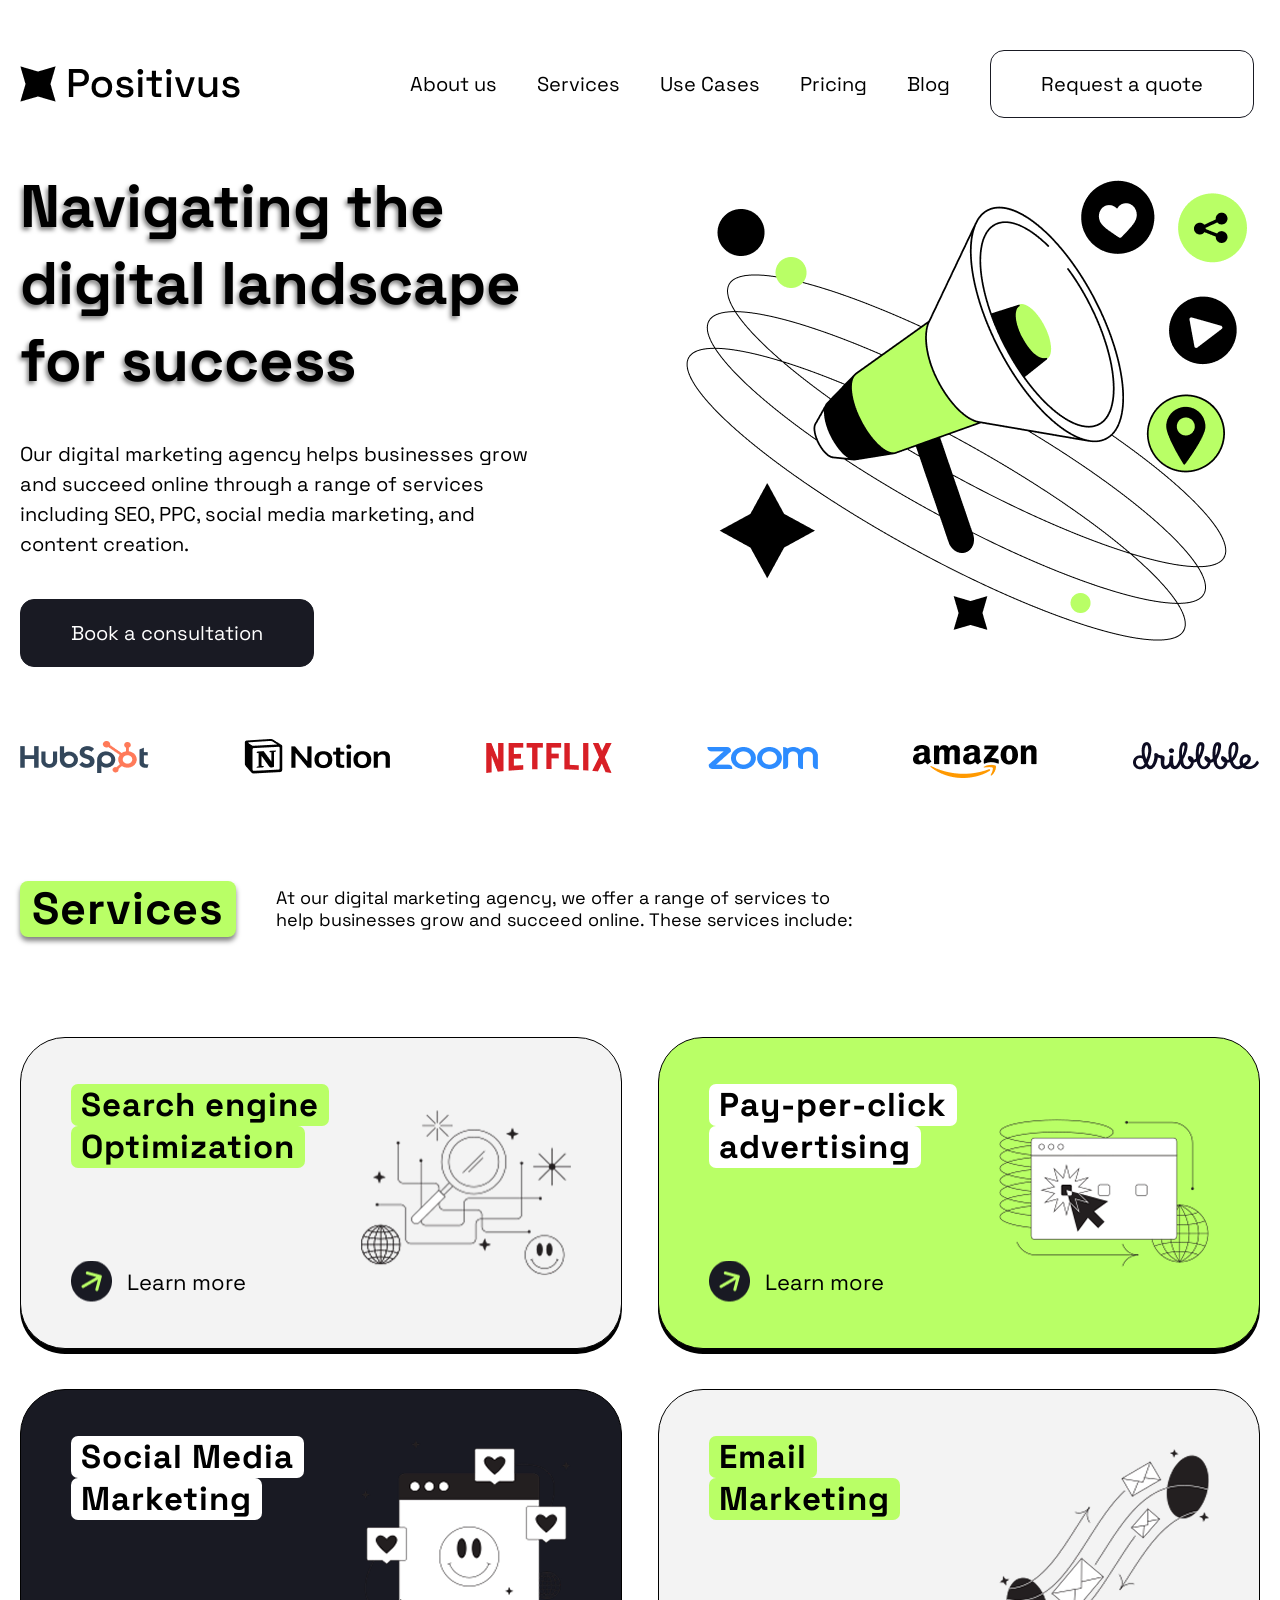
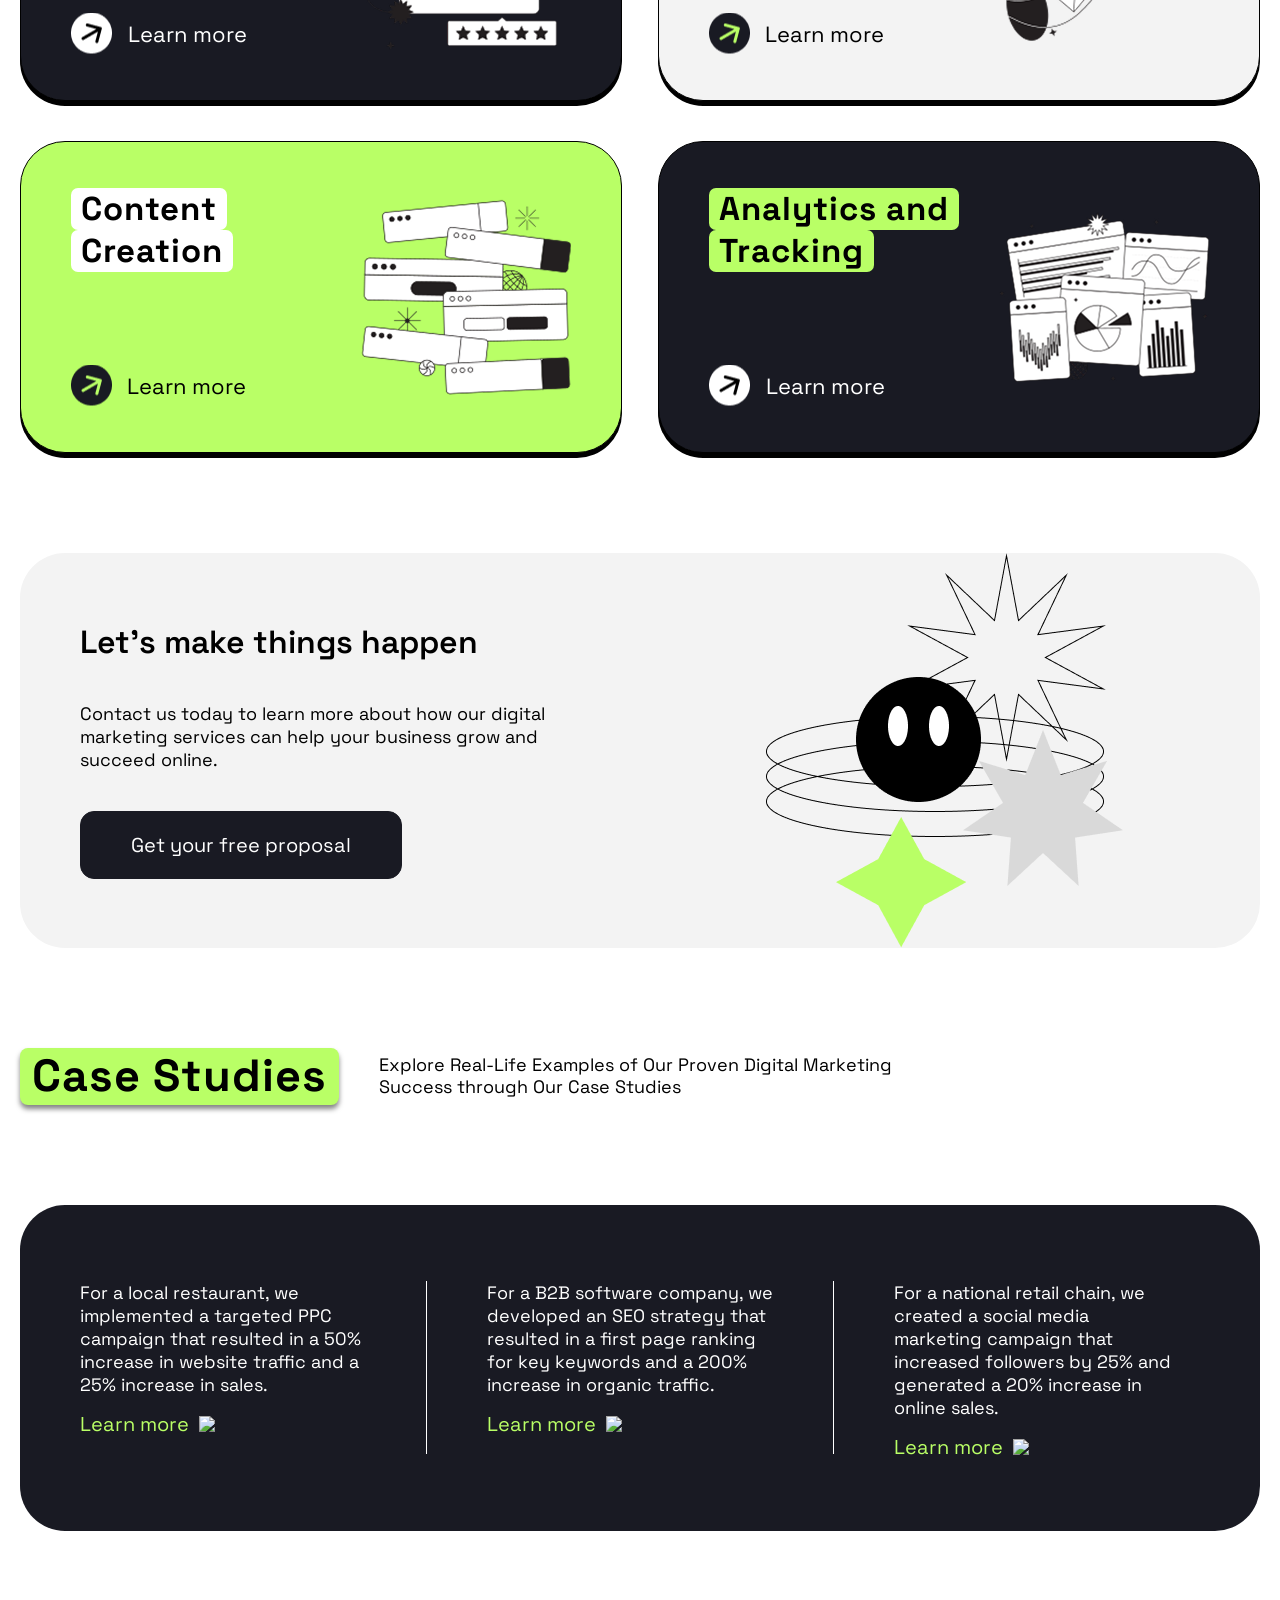
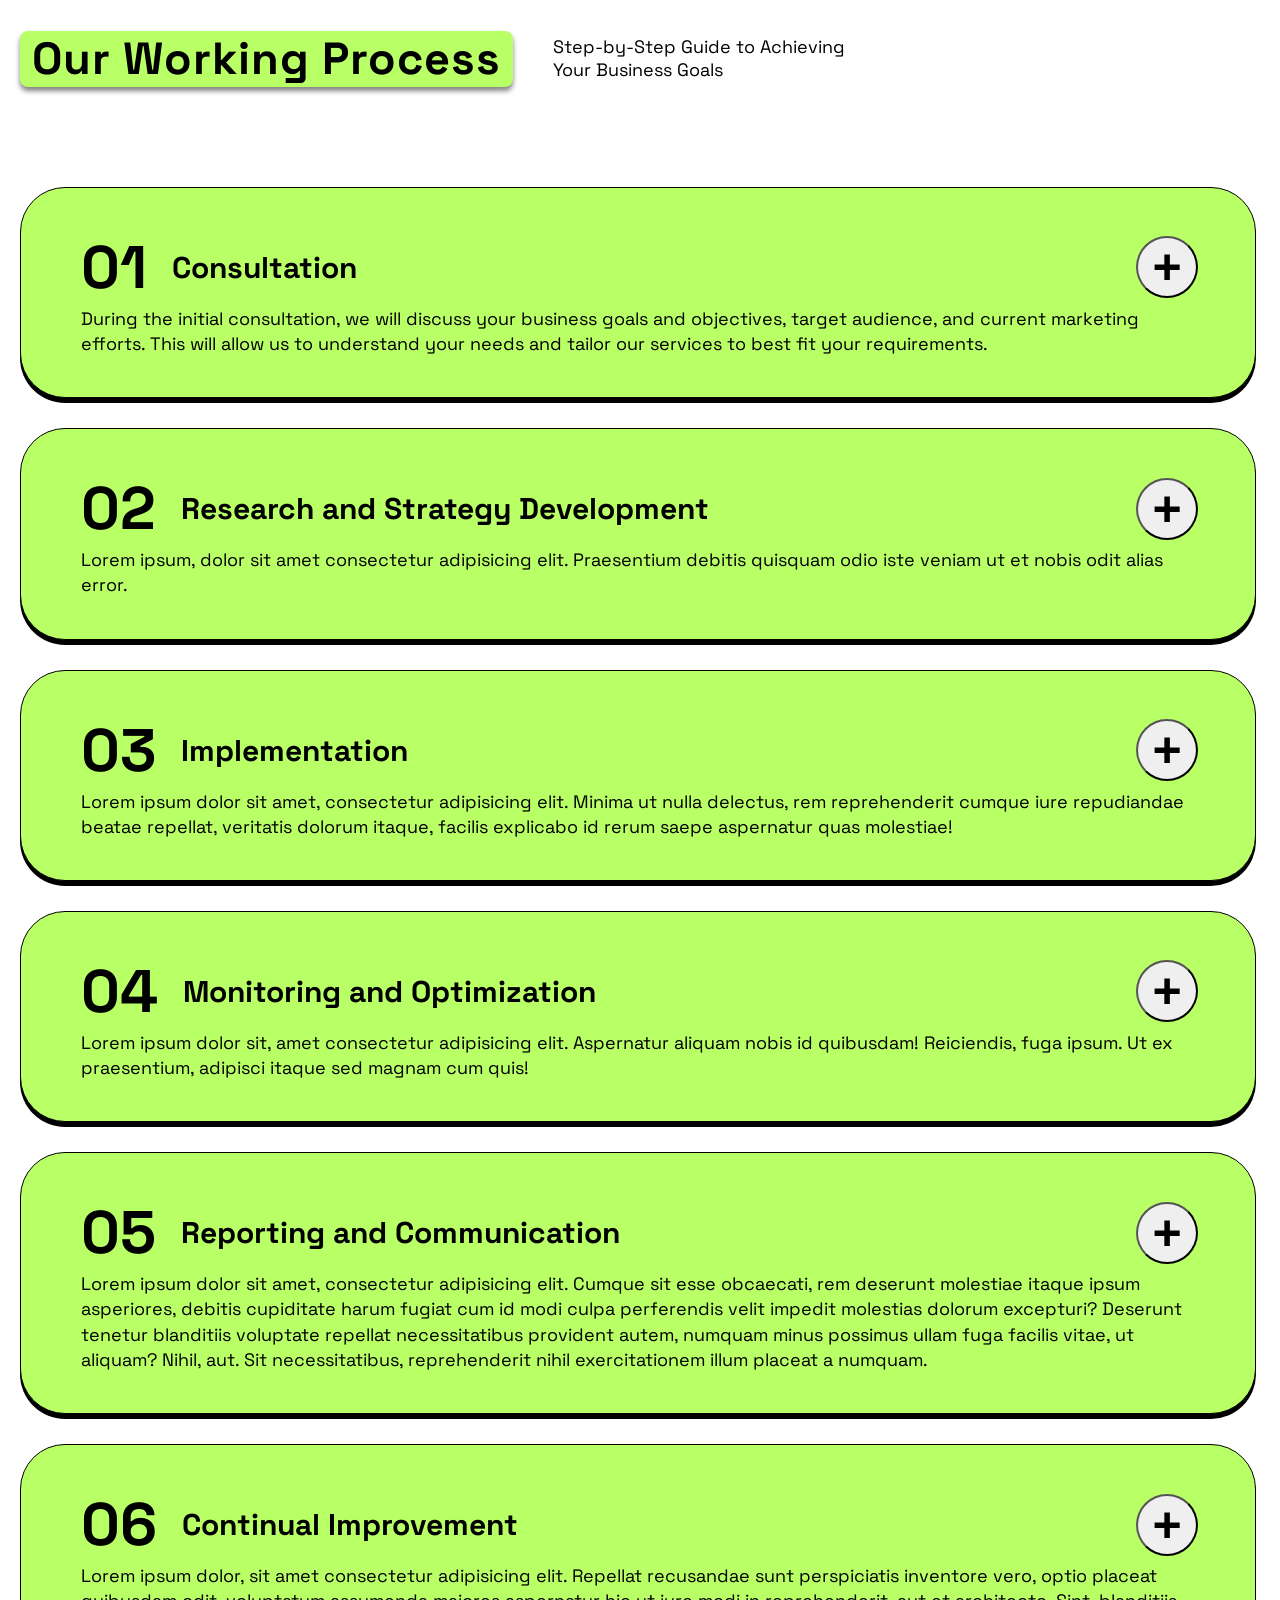
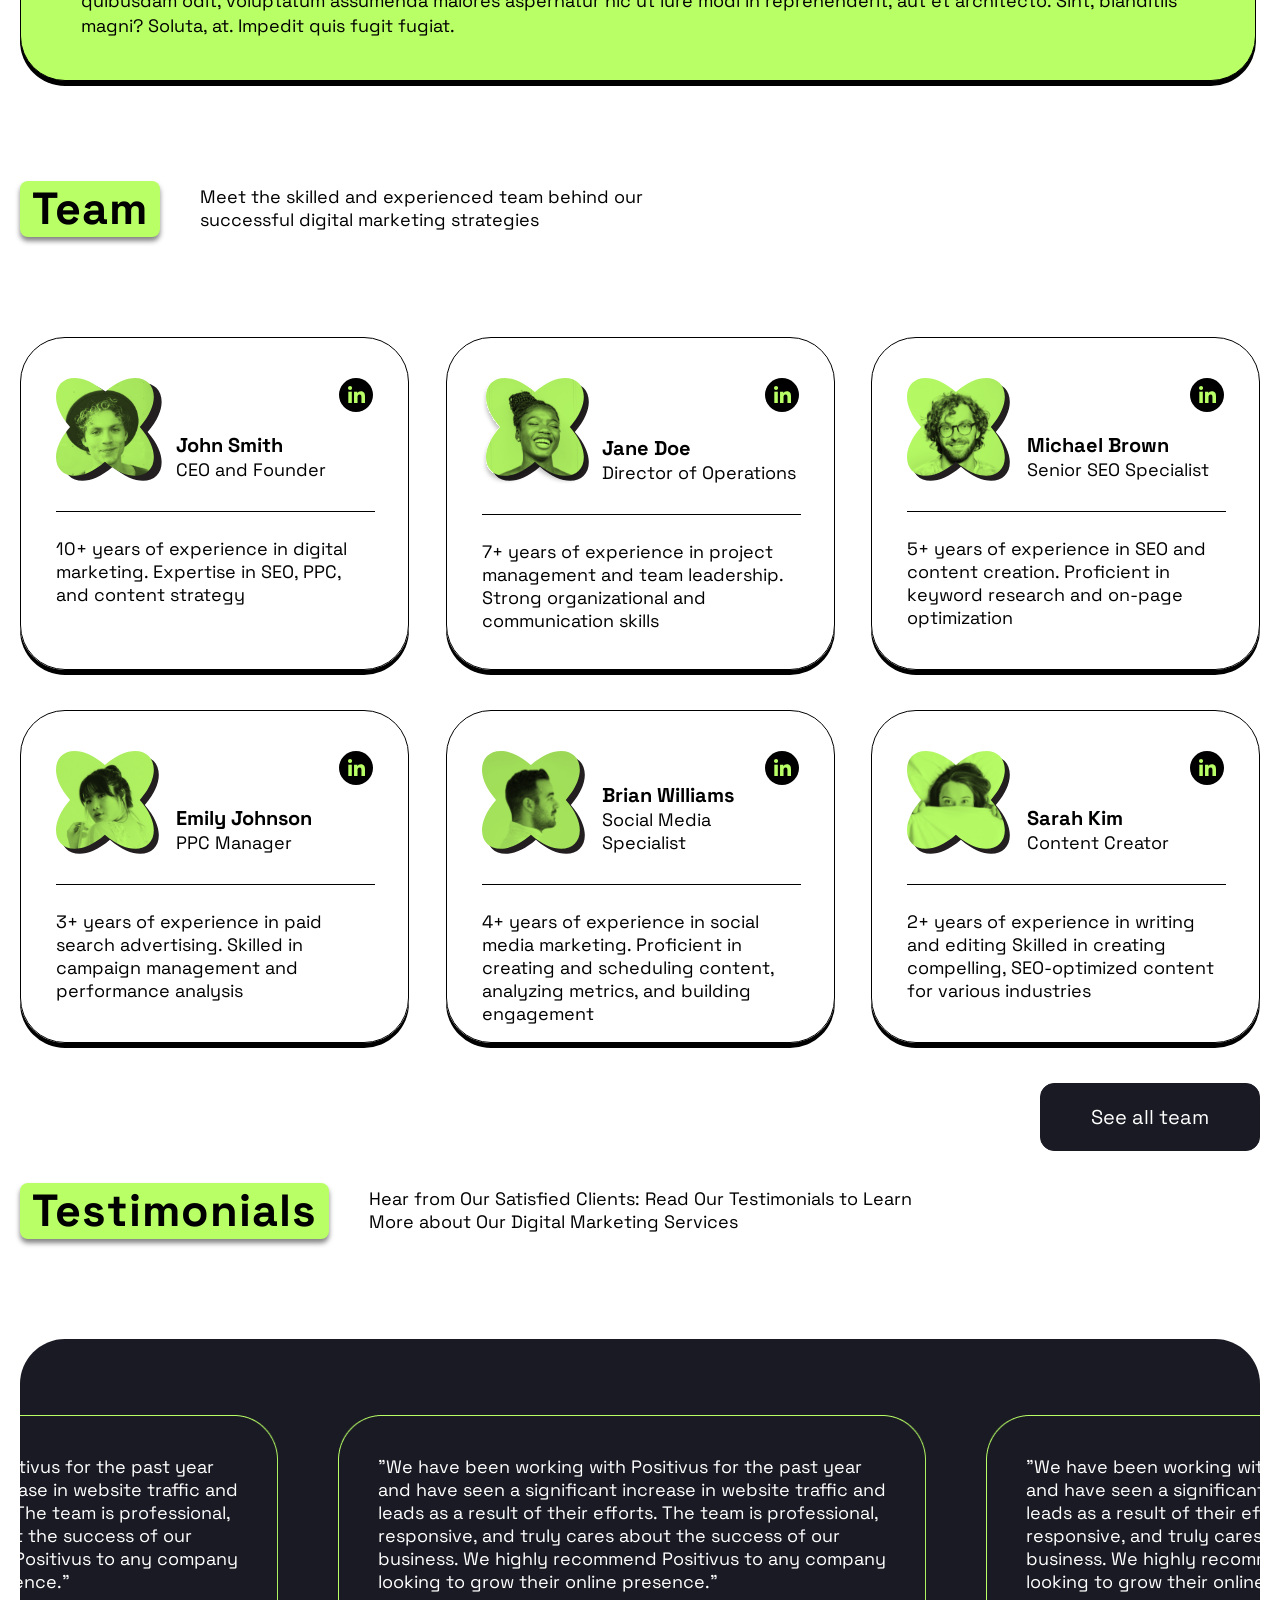
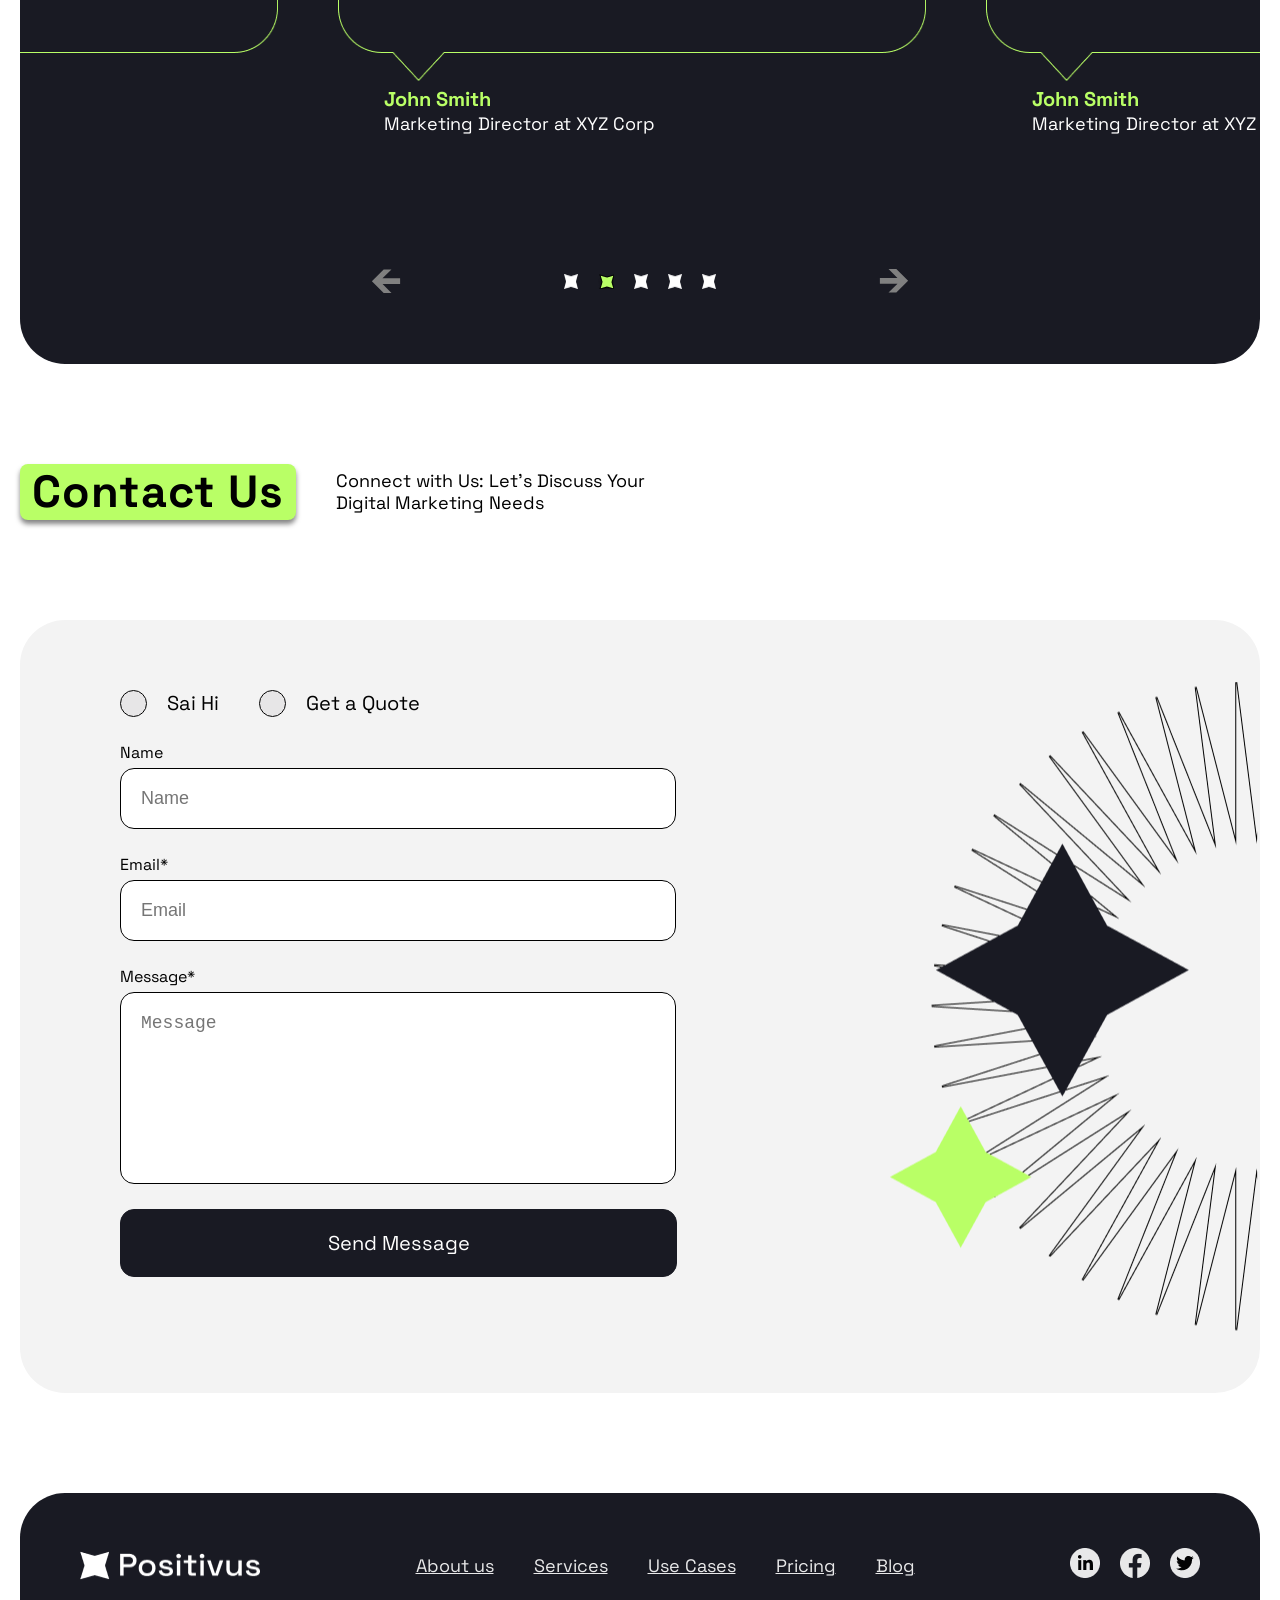
==== index.html @ e4ccf65b "Rename Positivius.html to index.html" ====
<!DOCTYPE html>
<html>
<head>
    <meta charset="UTF-8" />
    <title>Positivius</title>
    <link rel="stylesheet" type="text/css" href="Positivius.css">
    <link href="media-queries.css" rel="stylesheet" type="text/css">
    <style>
        @import url('https://fonts.googleapis.com/css2?family=Space+Grotesk:wght@300..700&display=swap');
    </style>
</head>
<body>
    <div class="container">
        <section class="header">

            <section class="header_line">
                <img src="Images/Frame 9.png" class="logo">
                <nav>
                    <ul class="header_line_links">
                        <li><a href="">About us</a></li>
                        <li><a href="">Services</a></li>
                        <li><a href="">Use Cases</a></li>
                        <li><a href="">Pricing</a></li>
                        <li> <a href="">Blog</a></li>
                        <li><button type="button" id="Request_a_quote">Request a quote</button></li>
                    </ul>
                </nav>
            </section>
            
            <section class="header_body">
                <div class="header_body_text">
                    <h1>Navigating the digital landscape for success</h1>
                    <p>Our digital marketing agency helps businesses grow and succeed online through a range of services including SEO, PPC, social media marketing, and content creation.</p>
                    <button type="button" class="Book_a_consultation">Book a consultation</button>
                </div>
                <img src="Images/Illustration.png">
            </section>

            <div class="header_footer">
                <img src="Images/Company logo.png">
                <img src="Images/Company logo (1).png">
                <img src="Images/Company logo (2).png">
                <img src="Images/Company logo (3).png">
                <img src="Images/Company logo (4).png">
                <img src="Images/Company logo (5).png">
            </div>
        </section>

        <div class="Services">
            <span><h2>Services</h2></span>
            <p>At our digital marketing agency, we offer a range of services to <br/>help businesses grow and succeed online. These services include:</p>
        </div>

        <section class="Cards_section">
            <div class="card" style="background-color: #F3F3F3;">
                <div class="Cards_section_body">
                    <div class="card_text">
                        <div class="card_text_header">
                            <h2 style="background-color: #B9FF66; border-radius: 7px; padding: 0px 10px; display: inline">Search engine</h2><br/>
                            <h2 style="background-color: #B9FF66; border-radius: 7px; padding: 0px 10px; display: inline">Optimization</h2>
                        </div>
                        <div class="card_link_section">
                            <img src="Images/Link_sircle_black.png">
                            <a>Learn more</a>
                        </div>
                    </div>
                    <img style='width: 210px; height: 166px'src="Images/tokyo-magnifier-web-search-with-elements 2.png">
                </div>
            </div>

            <div class="card" style="background-color: #B9FF66;">
                <div class="Cards_section_body">
                    <div class="card_text">
                        <div class="card_text_header">
                            <h2 style="background-color: white; border-radius: 7px; padding: 0px 10px; display: inline">Pay-per-click</h2><br/>
                            <h2 style="background-color: white; border-radius: 7px; padding: 0px 10px; display: inline">advertising</h2>
                        </div>
                        <div class="card_link_section">
                            <img src="Images/Link_sircle_black.png">
                            <a>Learn more</a>
                        </div>
                    </div>
                    <img src="Images/Illustration (1).png">
                </div>
            </div>

            <div class="card" style="background-color: #191A23;">
                <div class="Cards_section_body">
                    <div class="card_text">
                        <div class="card_text_header">
                            <h2 style="background-color: white; border-radius: 7px; padding: 0px 10px; display: inline">Social Media</h2><br/>
                            <h2 style="background-color: white; border-radius: 7px; padding: 0px 10px; display: inline">Marketing</h2>
                        </div>
                        <div class="card_link_section">
                            <img src="Images/Link_sircle_white.png">
                            <a style="color:white">Learn more</a>
                        </div>
                    </div>
                    <img src="Images/tokyo-browser-window-with-emoticon-likes-and-stars-around 2.png">
                </div>
            </div>
            <div class="card" style="background-color: #F3F3F3;">
                <div class="Cards_section_body">
                    <div class="card_text">
                        <div class="card_text_header">
                            <h2 style="background-color: #B9FF66; border-radius: 7px; padding: 0px 10px; display: inline">Email</h2><br/>
                            <h2 style="background-color: #B9FF66; border-radius: 7px; padding: 0px 10px; display: inline">Marketing</h2>
                        </div>
                        <div class="card_link_section">
                            <img src="Images/Link_sircle_black.png">
                            <a>Learn more</a>
                        </div>
                    </div>
                    <img src="Images/tokyo-sending-messages-from-one-place-to-another 1.png">
                </div>
            </div>
            <div class="card" style="background-color: #B9FF66;">
                <div class="Cards_section_body">
                    <div class="card_text">
                        <div class="card_text_header">
                            <h2 style="background-color: white; border-radius: 7px; padding: 0px 10px; display: inline">Content</h2><br/>
                            <h2 style="background-color: white; border-radius: 7px; padding: 0px 10px; display: inline">Creation</h2>
                        </div>
                        <div class="card_link_section">
                            <img src="Images/Link_sircle_black.png">
                            <a>Learn more</a>
                        </div>
                    </div>
                    <img src="Images/Illustration (2).png">
                </div>
            </div>
            <div class="card" style="background-color: #191A23;">
                <div class="Cards_section_body">
                    <div class="card_text">
                        <div class="card_text_header">
                            <h2 style="background-color: #B9FF66; border-radius: 7px; padding: 0px 10px; display: inline">Analytics and </h2><br/>
                            <h2 style="background-color: #B9FF66; border-radius: 7px; padding: 0px 10px; display: inline">Tracking</h2>
                        </div>
                        <div class="card_link_section">
                            <img src="Images/Link_sircle_white.png">
                            <a style="color:white">Learn more</a>
                        </div>
                    </div>
                    <img src="Images/Illustration (3).png">
                </div>
            </div>
        </section>

        <section class="CTA_block">
            <div class="CTA_block_text">
                <h3>Let’s make things happen</h3>
                <p>Contact us today to learn more about how our digital marketing services can help your business grow and succeed online.</p>
                <button type="button" class="Book_a_consultation">Get your free proposal</button>
            </div>
            <img src="Images/Frame 19.png">
        </section>

        <div class="Services">
            <span><h2>Case Studies</h2></span>
            <p>Explore Real-Life Examples of Our Proven Digital Marketing <br/>Success through Our Case Studies</p>
        </div>

        <section class="Case_srudios_block">
            <div class="Case_srudios_block_body">
                <div>
                    <p>For a local restaurant, we implemented a targeted PPC campaign that resulted in a 50% increase in website traffic and a 25% increase in sales.</p>
                    <nav>
                        <a>Learn more</a>
                        <img src="images/Icon.png">
                    </nav>
                </div>
                <div>
                    <p>For a B2B software company, we developed an SEO strategy that resulted in a first page ranking for key keywords and a 200% increase in organic traffic.</p>
                    <nav>
                        <a>Learn more</a>
                        <img src="images/Icon.png">
                    </nav>
                </div>
                <div style="border: none">
                    <p>For a national retail chain, we created a social media marketing campaign that increased followers by 25% and generated a 20% increase in online sales.</p>
                    <nav>
                        <a>Learn more</a>
                        <img src="images/Icon.png">
                    </nav>
                </div>
            </div>
        </section>

        <div class="Services">
            <span><h2>Our Working Process </h2></span>
            <p>Step-by-Step Guide to Achieving <br/>Your Business Goals</p>
        </div>

        <section class="Process_block_section">
            <div class="Process_block">
                <div class="content_box">
                    <div class="content">
                        <div class="Process_block_content_body">
                            <div>
                                <h3>01</h3>
                                <p>Consultation</p>
                            </div>
                            <button type="button" class="trigger">+</button>
                        </div>
                        
                        <p class="additional_content">During the initial consultation, we will discuss your business goals and objectives, target audience, and current marketing efforts. This will allow us to understand your needs and tailor our services to best fit your requirements.</p>                
                    </div>
                </div>
            </div>

            <div class="Process_block">
                <div class="content_box">
                    <div class="content">
                        <div class="Process_block_content_body">
                            <div>
                                <h3>02</h3>
                                <p>Research and Strategy Development</p>
                            </div>
                            <button type="button" class="trigger">+</button>
                        </div>
                       
                        <p class="additional_content">Lorem ipsum, dolor sit amet consectetur adipisicing elit. Praesentium debitis quisquam odio iste veniam ut et nobis odit alias error.</p>                
                    </div>
                </div>
            </div>

            <div class="Process_block">
                <div class="content_box">
                    <div class="content">
                        <div class="Process_block_content_body">
                            <div>
                                <h3>03</h3>
                                <p>Implementation</p>
                            </div>
                            <button type="button" class="trigger">+</button>
                        </div>
                       
                        <p class="additional_content">Lorem ipsum dolor sit amet, consectetur adipisicing elit. Minima ut nulla delectus, rem reprehenderit cumque iure repudiandae beatae repellat, veritatis dolorum itaque, facilis explicabo id rerum saepe aspernatur quas molestiae!</p>                
                    </div>
                </div>
            </div>

            <div class="Process_block">
                <div class="content_box">
                    <div class="content">
                        <div class="Process_block_content_body">
                            <div>
                                <h3>04</h3>
                                <p>Monitoring and Optimization</p>
                            </div>
                            <button type="button" class="trigger">+</button>
                        </div>
                      
                        <p class="additional_content">Lorem ipsum dolor sit, amet consectetur adipisicing elit. Aspernatur aliquam nobis id quibusdam! Reiciendis, fuga ipsum. Ut ex praesentium, adipisci itaque sed magnam cum quis!</p>                
                    </div>
                </div>
            </div>

            <div class="Process_block">
                <div class="content_box">
                    <div class="content">
                        <div class="Process_block_content_body">
                            <div>
                                <h3>05</h3>
                                <p>Reporting and Communication</p>
                            </div>
                            <button type="button" class="trigger">+</button>
                        </div>
                      
                        <p class="additional_content">Lorem ipsum dolor sit amet, consectetur adipisicing elit. Cumque sit esse obcaecati, rem deserunt molestiae itaque ipsum asperiores, debitis cupiditate harum fugiat cum id modi culpa perferendis velit impedit molestias dolorum excepturi? Deserunt tenetur blanditiis voluptate repellat necessitatibus provident autem, numquam minus possimus ullam fuga facilis vitae, ut aliquam? Nihil, aut. Sit necessitatibus, reprehenderit nihil exercitationem illum placeat a numquam.</p>                
                    </div>
                </div>
            </div>

            <div class="Process_block">
                <div class="content_box">
                    <div class="content">
                        <div class="Process_block_content_body">
                            <div>
                                <h3>06</h3>
                                <p>Continual Improvement</p>
                            </div>
                            <button type="button" class="trigger">+</button>
                        </div>
                     
                        <p class="additional_content">Lorem ipsum dolor, sit amet consectetur adipisicing elit. Repellat recusandae sunt perspiciatis inventore vero, optio placeat quibusdam odit, voluptatum assumenda maiores aspernatur hic ut iure modi in reprehenderit, aut et architecto. Sint, blanditiis magni? Soluta, at. Impedit quis fugit fugiat.</p>                
                    </div>
                </div>
            </div>
        </section>

        <div class="Services">
            <span><h2>Team</h2></span>
            <p>Meet the skilled and experienced team behind our <br/>successful digital marketing strategies</p>
        </div>

        <section class="Group_of_cards_of_team">

            <div class="Card_of_person">
                <div class="person_content">
                    <div class="person">
                        <img src="Images/Picture.svg" class="art_of_person">
                        <div class="person_info">
                            <h4>John Smith</h4>
                            <p>CEO and Founder</p>   
                               
                        </div>
                        <img class="Social_icon" src="Images/Social icon.svg">
                    </div>
                    <hr color="black" size="1" width="100%"/>
                    <p>10+ years of experience in digital marketing. Expertise in SEO, PPC, and content strategy</p>
                </div>
            </div>

            <div class="Card_of_person">
                <div class="person_content">
                    <div class="person">
                        <img src="Images/Picture (1).svg" class="art_of_person">
                        <div class="person_info">
                            <h4>Jane Doe</h4>
                            <p>Director of Operations</p>
                        </div>
                        <img class="Social_icon" src="Images/Social icon.svg">
                    </div>
                    <hr color="black" size="1" width="100%"/>
                    <p>7+ years of experience in project management and team leadership. Strong organizational and communication skills</p>
                </div>
            </div>

            <div class="Card_of_person">
                <div class="person_content">
                    <div class="person">
                        <img src="Images/Picture (2).svg" class="art_of_person">
                        <div class="person_info">
                            <h4>Michael Brown</h4>
                            <p>Senior SEO Specialist</p>
                                  
                        </div>
                        <img class="Social_icon" src="Images/Social icon.svg">
                    </div>
                    <hr color="black" size="1" width="100%"/>
                    <p>5+ years of experience in SEO and content creation. Proficient in keyword research and on-page optimization</p>
                </div>
            </div>

            <div class="Card_of_person">
                <div class="person_content">
                    <div class="person">
                        <img src="Images/Picture (3).svg" class="art_of_person">
                        <div class="person_info">
                            <h4>Emily Johnson</h4>
                            <p>PPC Manager</p>
                                  
                        </div>
                        <img class="Social_icon" src="Images/Social icon.svg">
                    </div>
                    <hr color="black" size="1" width="100%"/>
                    <p>3+ years of experience in paid search advertising. Skilled in campaign management and performance analysis</p>
                </div>
            </div>

            <div class="Card_of_person">
                <div class="person_content">
                    <div class="person">
                        <img src="Images/Picture (4).svg" class="art_of_person">
                        <div class="person_info">
                            <h4>Brian Williams</h4>
                            <p>Social Media Specialist</p>      
                        </div>
                        <img class="Social_icon" src="Images/Social icon.svg">
                    </div>
                    <hr color="black" size="1" width="100%"/>
                    <p>4+ years of experience in social media marketing. Proficient in creating and scheduling content, analyzing metrics, and building engagement</p>
                </div>
            </div>

            <div class="Card_of_person">
                <div class="person_content">
                    <div class="person">
                        <img src="Images/Picture (5).svg" class="art_of_person">
                        <div class="person_info">
                            <h4>Sarah Kim</h4>
                            <p>Content Creator</p>    
                              
                        </div>
                        <img class="Social_icon" src="Images/Social icon.svg">
                    </div>
                    <hr color="black" size="1" width="100%"/>
                    <p>2+ years of experience in writing and editing Skilled in creating compelling, SEO-optimized content for various industries</p>
                </div>
            </div>

            <div class="btn_team_box">
                <button type="button" class="Book_a_consultation" id="show_all_team">See all team</button>
            </div>
            
        </section>

        <div class="Services">
            <span><h2>Testimonials</h2></span>
            <p>Hear from Our Satisfied Clients: Read Our Testimonials to Learn <br/>More about Our Digital Marketing Services</p>
        </div>

        <section class="Testimonials_block">
            <div class="Testimonials_block_box">
                <div class="Testimonials_block_window">
                    <div class="Testimonials_block_card">
                        <div class="comment">
                            <div class="comment_div">
                                <p>"We have been working with Positivus for the past year and have seen a significant increase in website traffic and leads as a result of their efforts. The team is professional, responsive, and truly cares about the success of our business. We highly recommend Positivus to any company looking to grow their online presence."</p>
                            </div>
                        </div>
                        <div class="comment_person">
                            <h4>John Smith</h4>
                            <p>Marketing Director at XYZ Corp</p>
                        </div>
                    </div>
                    <div class="Testimonials_block_card">
                        <div class="comment">
                            <div class="comment_div">
                                <p>"We have been working with Positivus for the past year and have seen a significant increase in website traffic and leads as a result of their efforts. The team is professional, responsive, and truly cares about the success of our business. We highly recommend Positivus to any company looking to grow their online presence."</p>
                            </div>
                        </div>
                        <div class="comment_person">
                            <h4>John Smith</h4>
                            <p>Marketing Director at XYZ Corp</p>
                        </div>
                    </div>
                    <div class="Testimonials_block_card">
                        <div class="comment">
                            <div class="comment_div">
                                <p>"We have been working with Positivus for the past year and have seen a significant increase in website traffic and leads as a result of their efforts. The team is professional, responsive, and truly cares about the success of our business. We highly recommend Positivus to any company looking to grow their online presence."</p>
                            </div>
                        </div>
                        <div class="comment_person">
                            <h4>John Smith</h4>
                            <p>Marketing Director at XYZ Corp</p>
                        </div>
                    </div>
                    <div class="Testimonials_block_card">
                        <div class="comment">
                            <div class="comment_div">
                                <p>"We have been working with Positivus for the past year and have seen a significant increase in website traffic and leads as a result of their efforts. The team is professional, responsive, and truly cares about the success of our business. We highly recommend Positivus to any company looking to grow their online presence."</p>
                            </div>
                        </div>
                        <div class="comment_person">
                            <h4>John Smith</h4>
                            <p>Marketing Director at XYZ Corp</p>
                        </div>
                    </div>
                    <div class="Testimonials_block_card">
                        <div class="comment">
                            <div class="comment_div">
                                <p>"We have been working with Positivus for the past year and have seen a significant increase in website traffic and leads as a result of their efforts. The team is professional, responsive, and truly cares about the success of our business. We highly recommend Positivus to any company looking to grow their online presence."</p>
                            </div>
                        </div>
                        <div class="comment_person">
                            <h4>John Smith</h4>
                            <p>Marketing Director at XYZ Corp</p>
                        </div>
                    </div>
                </div>

                <div class="Testimonials_block_navigation">
                    <svg class="arrow-left-4" viewBox="0 0 100 85">
                        <polygon points="58.263,0.056 100,41.85 58.263,83.641 30.662,83.641 62.438,51.866 0,51.866 0,31.611 62.213,31.611 30.605,0 58.263,0.056" />
                    </svg>
                    <div class="progress">
                        <img src="Images/Vector (5).png"></img>
                        <img src="Images/11zon_cropped (33).png"></img>
                        <img src="Images/Vector (5).png"></img>
                        <img src="Images/Vector (5).png"></img>
                        <img src="Images/Vector (5).png"></img>
                    </div>
                    <svg class="arrow-right-4" viewBox="0 0 100 85">
                        <polygon points="58.263,0.056 100,41.85 58.263,83.641 30.662,83.641 62.438,51.866 0,51.866 0,31.611 62.213,31.611 30.605,0 58.263,0.056" />
                    </svg>
                </div>

            </div>
        </section>
       
        <div class="Services">
            <span><h2>Contact Us</h2></span>
            <p>Connect with Us: Let's Discuss Your <br/>Digital Marketing Needs</p>
        </div>

        <section class="Contact_block">
            
            <form  class="form" action="" method="post">
                <div class="radio_box">
                    <div>
                        <input type="radio" id="Say_Hi" value="Say_Hi" name="radio_select"><label for="Say_Hi">Sai Hi</label>
                    </div>
                    <div>
                        <input type="radio" id="Get_a_Quote" value="Get_a_Quote" name="radio_select"><label for="Get_a_Quote">Get a Quote</label>
                    </div>
                </div>

                <div class="input_box">
                    <label for="name">Name</label>
                    <input type="text" id="name" name="user_name" placeholder="Name">
                </div>
                    
                <div class="input_box">
                    <label for="mail">Email*</label>
                <input type="email" id="mail" name="user_email" placeholder="Email">
                </div>

                <div class="input_box">
                    <label for="message">Message*</label>
                    <textarea id="message" name="user_message" placeholder="Message"></textarea>
                 </div>

                <button type="submit" class="Book_a_consultation" style="width:455px">Send Message</button>
            </form>
            
            <img src="Images/11zon_cropped (34).png">
        </section>
        
        <footer>
            <div class="contact_block">
                <section class="contact_block_header_line">
                    <img src="Images/Logo.png" class="logo" style="width: 180px; height: 29px">
                    <nav>
                        <ul class="header_line_links">
                            <li><a href="">About us</a></li>
                            <li><a href="">Services</a></li>
                            <li><a href="">Use Cases</a></li>
                            <li><a href="">Pricing</a></li>
                            <li> <a href="">Blog</a></li>
                        </ul>
                    </nav>
                    <div>
                        <a href=""><img src="Images/Social icon.png"></a>
                        <a href=""><img src="Images/Social icon (1).png"></a>
                        <a href=""><img src="Images/Social icon (2).png"></a>
                    </div>
                </section>
                <div class="frame26">
                    <div class="frame26_content">
                        <div style="box-sizing: content-box;">
                            <h4>Contact us:</h4>
                        </div>
                        <p>Email: info@example.com</p>
                        <p>Phone: 555-567-8901</p>
                        <p>Address: 1234 Main St <br>Moonstone City, Stardust State 12345</p>
                    </div>

                    <div class="subscribe_box">
                        <form action="" method="post" class="subscribe_form">
                            <input type="email" id="mail_sub" name="email_to_subscribe" placeholder="Email" >
                            <button type="submit">Subscribe to news</button>
                        </form>
                    </div>
                </div>
                <hr>
                <div class="politicy">
                    <p>© 2023 Positivus. All Rights Reserved.</p>
                    <a href="">Privacy Policy</a>
                </div>


            </div>
        </footer>
    <script src="Positivius.js"></script>
</body>
</html>
---- Positivius.css ----
*{
    margin: 0;
    padding: 0;
    box-sizing: content-box;
}
body{
    width: 100%;
    font-family: "Space Grotesk";
}
p{
    font-family: "Space Grotesk";
}
a{
    text-decoration: none;
    color: black;
    transition: 0.2s;
}
a:hover{
    cursor: pointer;
}
button:hover{
    cursor: pointer;
}
.container{
    margin: auto;
    width: 1240px;
    display: flex;
    flex-direction: column;
    gap: 100px;
}
.header{
    display: flex;
    flex-direction: column;
    gap: 50px;
}
.header_line{
    margin-top: 50px;
    width: 100%;
    display: flex;
    align-items: center;
    gap: 170px;
    font-size:20px;
}
ul{
    list-style: none;
}
li{
    display: inline;
}
li a:hover{
    color: #8ac049;
}

.header_line_links{
    display: flex;
    gap: 40px;
    align-items: center;
}
#Request_a_quote{
    transition: 0.3s;
    padding: 20px 50px;
    border-radius: 14px;
    font-size:20px;
    font-family: "Space Grotesk";
    border: 1px #191A23 solid;
    background: white;
}
#Request_a_quote:hover{
    color: white;
    background-color: #191A23;
}
.header_body{
    display: flex;
    justify-content: space-between;
}
.header_body_text{
    display: flex;
    flex-direction: column;
    width: 531px;
    gap: 40px;
    font-family: "Space Grotesk"
}
.header_body_text h1{
    font: bold 60px black;
    font-family: "Space Grotesk";
    text-shadow: -2px 3px 4px rgba(10, 10, 10, 0.5);
}
.header_body_text p{
    font: normal 20px black;
    font-family: "Space Grotesk";
    line-height: 1.5;
}
.Book_a_consultation{
    transition: 0.3s;
    border: 1px #191A23 solid;
    padding: 20px 50px;
    border-radius: 14px;
    background-color: #191A23;
    font-size:20px;
     font-family: "Space Grotesk";
    align-self: flex-start;
    color: white;
}
.Book_a_consultation:hover{
    color: black;
    background-color:  white;
}
.header_footer{
    display: flex;
    justify-content: space-between;
}
.Services{
    display: flex;
    gap: 40px;
    align-items: center;
}
.Services span{
    font-size: 30px;
    background: #B9FF66;
    padding: 0 12px;
    border-radius: 8px;
    box-shadow: 0px 4px 5px rgba(10, 10, 10, 0.5);
    letter-spacing: 1px;
}
.Services{
    font: normal 18px black;
    font-family: "Space Grotesk";
    line-height: 1.25;
}
.Cards_section{
    display: flex;
    flex-wrap: wrap;
    justify-content: space-between;
}
.card{
    border: 1px black solid;
    border-radius: 45px;
    box-shadow: 0px 5px 0px black;
    margin-bottom: 40px;
}
.Cards_section_body{
    display: flex;
    width: 500px;
    height: 210px;
    margin: 50px;
    justify-content: space-between;
    align-items: center;
}

.card_text{
    display: flex;
    flex-direction: column;
    gap: 93px;
}
.card_text_header{
    font-size: 22px;
    font-weight: 600;
    letter-spacing: 1px;
}
.card_link_section{
    font-size: 22px;
    display: flex;
    align-items: center;
    gap: 15px;
}
.CTA_block{
    display: flex;
    justify-content: space-between;
    align-items: center;
    background: #F3F3F3;
    border-radius: 45px;
    margin-top: -40px;
}
.CTA_block_text{
    width: 500px;
    margin-left: 60px;
    display: flex;
    flex-direction: column;
    gap: 40px;
}
.CTA_block_text h3{
    font-size: 32px;
    font-weight: 600;
}
.CTA_block_text p{
    font-size: 18px;
}
.Case_srudios_block_body{
    display: flex;
    width: 100%;
    height: 326px;
    background: #191A23;
    border-radius: 45px;
    align-items: center;
}
.Case_srudios_block_body a{
    color: #B9FF66;
    font-size: 20px;
}
.Case_srudios_block_body div nav {
    display: flex;
    gap: 10px;
    align-items: center;
}
.Case_srudios_block_body div{
    display: flex;
    flex-direction: column;
    gap: 15px;
    color: white;
    font-size: 18px;
    width: 286px;
    height: 173px;
    padding: 0 60px;
    border-right: 1px solid white;
}

.Process_block_section{
    display: flex;
    flex-direction: column;
    gap: 30px;
}


.additional_content {
    display: flex;
	line-height: 1.4;
	transition: 0.2s;
	overflow: hidden;
    font-size: 18px;
	&[aria-hidden="true"] {
		max-height: 0;
	}
	&[aria-hidden="false"] {
        margin-top: 20px;
        padding-top: 20px;
        border-top: 1px solid black;
		max-height: var(--containerHeight, 1000px);
	}
}
.Process_block{
    width: 1234px;
    background-color: #B9FF66;
    border: 1px black solid;
    border-radius: 45px;
    box-shadow: 0px 5px 0px black;
}
.content_box{
    margin: 41px 60px;
}
.Process_block_content_body{
    display: flex;
    width: 1117px;
    height: 77px;
    justify-content: space-between;
    align-items: center;
}
.Process_block_content_body div{
    display: flex;
    gap: 25px;
    align-items: center;
}
.Process_block_content_body div h3{
    font-size: 60px;
}
.Process_block_content_body div p{
    font-size: 30px;
    font-weight: bold;
}
.trigger{
    width: 58px ;
    height: 58px;
    border-radius: 50%;
    font-size: 50px;
    font-weight: bold;
    display: flex;
    text-align: center;
    align-items: center;
    justify-content: center;
}
.Group_of_cards_of_team{
    display: flex;
    flex-wrap: wrap;
    justify-content: space-between;
    row-gap: 40px;
}
.Card_of_person h4{
    font-size: 20px;
}
.Card_of_person p{
    font-size: 18px;
}
.Card_of_person{
    width:387px;
    height: 331px;
    border: 1px black solid;
    border-radius: 45px;
    box-shadow: 0px 5px 0px black;
}
.person_content{
    display: flex;
    flex-direction: column;
    gap: 25px;
    margin: 40px 35px;
}
.person{
    position: relative;
    align-items: center;
}
.person_info{
    position: absolute;
    bottom: 5px;
    left: 120px;
}
.Social_icon{
    position: absolute;
    top: 0px;
    right: 0px;
    float: right;
}
.btn_team_box{
    position: relative;
    width: 100%;
}
#show_all_team{
    position: absolute;
    right: 0px;
}
.Testimonials_block{
    width: 1240px;
    height: 625px;
    background-color: #191A23;
    border-radius: 45px;
    overflow: hidden;
}
.Testimonials_block_box{
    margin: 76px 0px;
    display: flex;
    flex-direction: column;
    gap: 124px;
}
.Testimonials_block_window{
    display: flex;
    position: relative;
    gap: 60px;
    align-items: center;
    width: 3180px;
    left: -330px;
}
.Testimonials_block_card{
    width: 606px;
    height: 335px;
    display: flex;
    flex-direction: column;
    gap: 5px;
}
.comment{
    width: 100%;
    height: 266px;
    background: url("Images/Bubble.png");
    background-size: 100% 100%;
    
}
.comment_div{
    padding: 40px 40px 60px 40px;
    font-size: 18px;
    color: white;
}
.comment_person{
    margin-left: 46px;
}
.comment_person h4{
    color: #B9FF66;
    font-size: 20px;
}
.comment_person p{
    color: white;;
    font-size: 18px;
}
.Testimonials_block_navigation{
    width: 564px;
    height: 14px;
    display: flex;
    justify-content: space-between;
    margin: auto;
    align-items: center;
    user-select: none;
}
.progress{
    display: flex;
    gap: 20px;
}
.arrow-left-4 {
    transform: rotate(180deg);
}
.arrow-left-4,
.arrow-right-4{
    margin: 20px 8px;
    width: 40px;
    height: 24px;
    cursor: pointer;
    fill: grey;
    transition: 0.3s;
}
.arrow-left-4:hover,
.arrow-right-4:hover{
    fill: white;
}
.Contact_block{
    width: 1240px;
    height: 773px;
    background-color: #F3F3F3;
    border-radius: 45px;
    display: flex;
    justify-content: space-between;
    align-items: center;
}
.form{
    margin-left: 100px;
    width: 556px;
    height: 633px;
    display: flex;
    flex-direction: column;
    gap: 25px;
}
input{
    border-top: 1px black solid;
    border-bottom: 1px black solid;
    border-right: 1px black solid;
    border-left: 1px black solid;
    padding: 20px;
    font-size: 18px;
}
textarea{
    border-top: 1px black solid;
    border-bottom: 1px black solid;
    border-right: 1px black solid;
    border-left: 1px black solid;
    padding: 20px;
    resize: none;
    font-size: 18px;
}
.radio{
    border-top: 1px black solid;
    border-bottom: 1px black solid;
    border-right: 1px black solid;
    border-left: 1px black solid;
}
input[type=radio] {
    -webkit-appearance: none;
    -moz-appearance: none;
    appearance: none;
    /* create custom radiobutton appearance */
    display: inline-block;
    width: 25px;
    height: 25px;
    padding: 0px;
    /* background-color only for content */
    background-clip: content-box;
    border: 1px black solid;
    background-color: #e7e6e7;
    border-radius: 50%;
    transition: background-color 0.5s;
}
input[type=radio]:hover{
    cursor: pointer;
}
input[type=radio]:checked{
    padding: 5px;
    width: 15px;
    height: 15px;
    background-color: #B9FF66;
}


.radio_box{
    display: flex;
    gap: 40px;
    font-size: 20px;
}
.radio_box div{
    display: flex;
    gap: 20px;
}
.input_box{
    display: flex;
    flex-direction: column;
    gap: 5px;
}
#name{
    height: 19px;
    border-radius: 14px;
}
#mail{
    height: 19px;
    border-radius: 14px;
}
#message{
    height: 150px;
    border-radius: 14px;
}

.contact_block{
    background: #191A23;
    display: flex;
    flex-direction: column;
    gap: 50px;
    border-radius: 45px 45px 0 0;
    padding: 55px 60px;
}
.contact_block_header_line{
    align-items: center;
    display: flex;
    justify-content: space-between;

}
.contact_block_header_line a{
    text-decoration: underline;
    color: white;
    font-size: 18px;
    opacity: 0.9
}
.contact_block_header_line div{
    display: flex;
    gap: 20px;
}
.frame26{
    display: flex;
    justify-content: space-between;
}
.frame26_content{
    display: flex;
    flex-direction: column;
    gap: 27px;
}
.frame26_content h4{
    background: #B9FF66;
    border-radius: 7px;
    font-size: 18px;
    display: inline;
    padding: 2px 5px;
    letter-spacing: 1px;
}

.frame26_content p{
    color: #F3F3F3;
    font-size: 18px;
    opacity: 0.9;
}
.subscribe_box{
    width: 634px;
    height: 184px;
    background-color: #292A32;
    border-radius: 45px;
}
.subscribe_form{
    display: flex;
    gap: 30px;
    padding: 58px 40px;
}
.subscribe_form input{
    border-radius: 14px;
    background-color: #292A32;
    border: 1px solid white;
    color: white;
}
.subscribe_form button{
    transition: 0.3s;
    border-radius: 14px;
    background-color: #B9FF66;
    color: black;
    font-size: 20px;
    width: 249px;
    height: 68px;
    font-family: "Space Grotesk";
    border: none;
}
.subscribe_form button:hover{
    color: white;
    background-color: #191A23;
}

.politicy{
    display: flex;
    gap: 30px;
    font-size: 18px;
    color: white;
    opacity: 0.9;
}
.politicy a{
    transition: 0.3s;
    font-size: 18px;
    color: white;
    opacity: 0.9;
    text-decoration: underline;
}
.politicy a:hover{
    color: #8ac049;
}
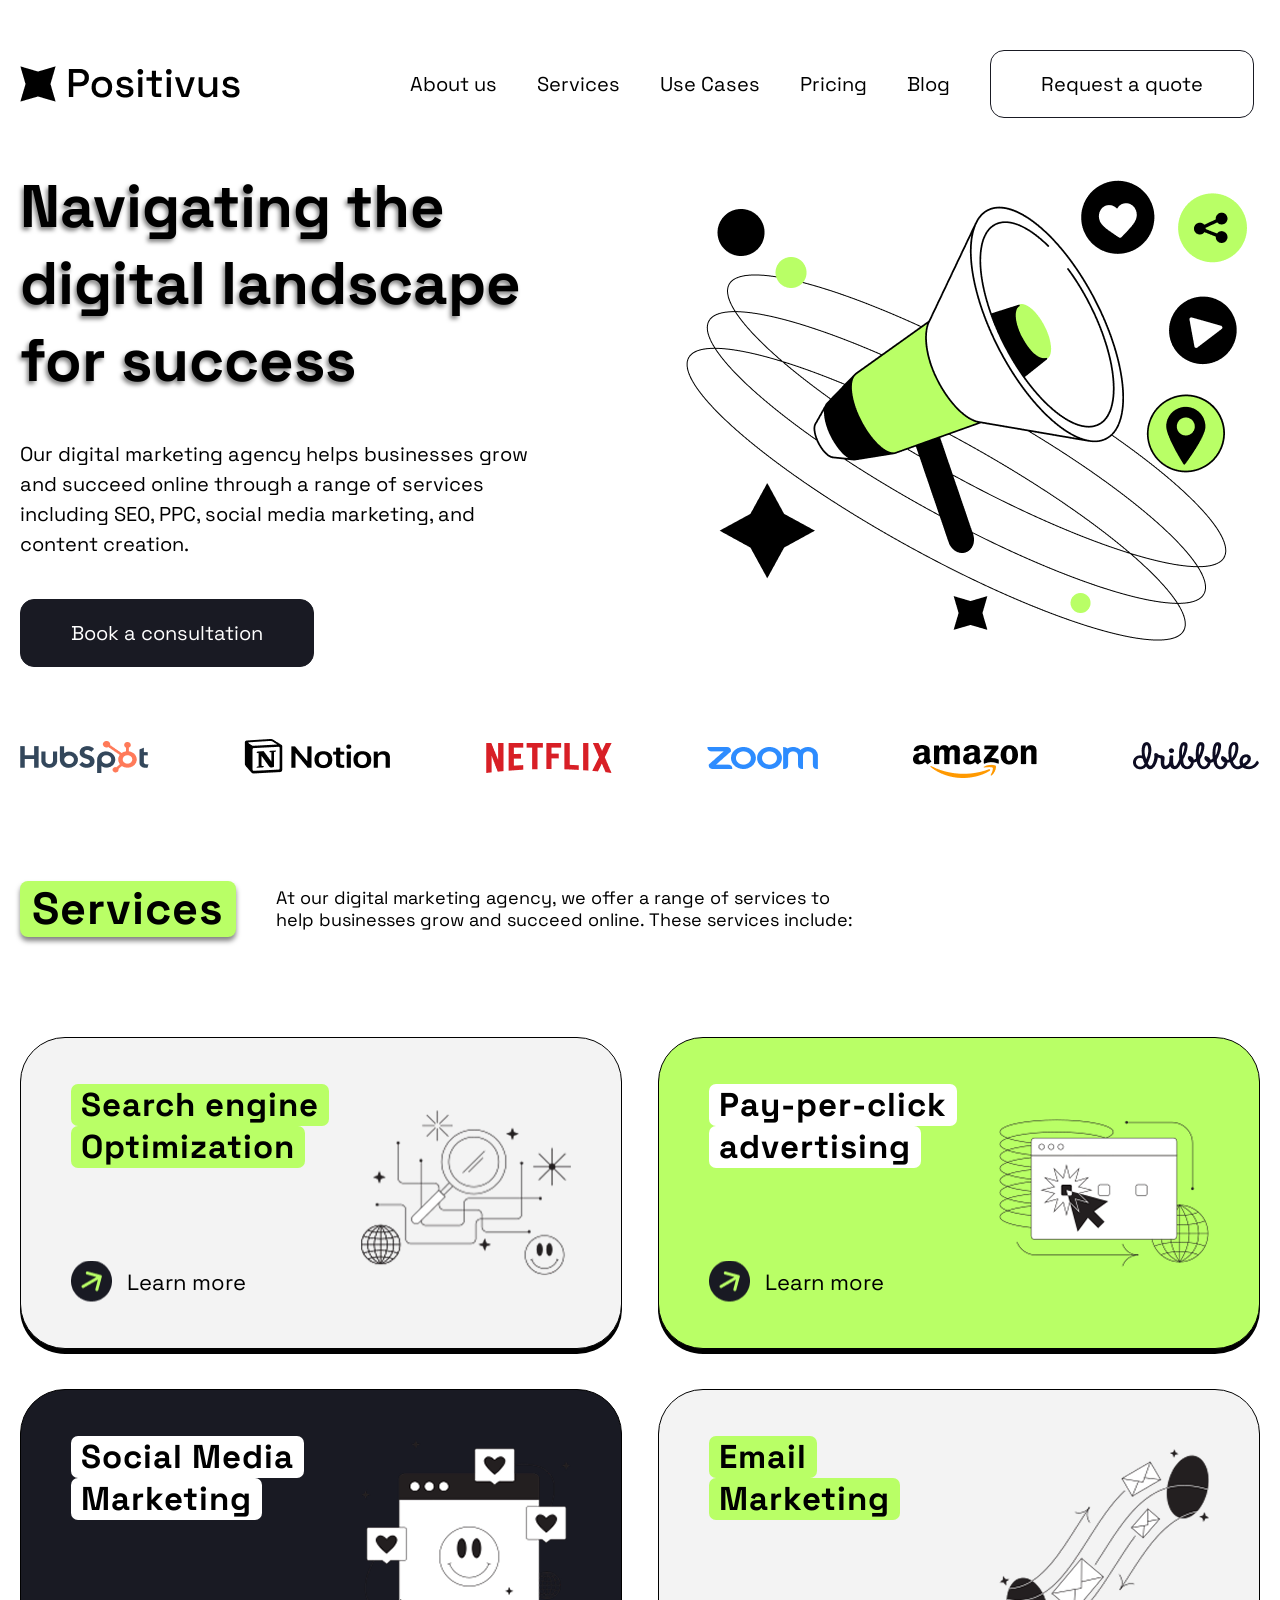
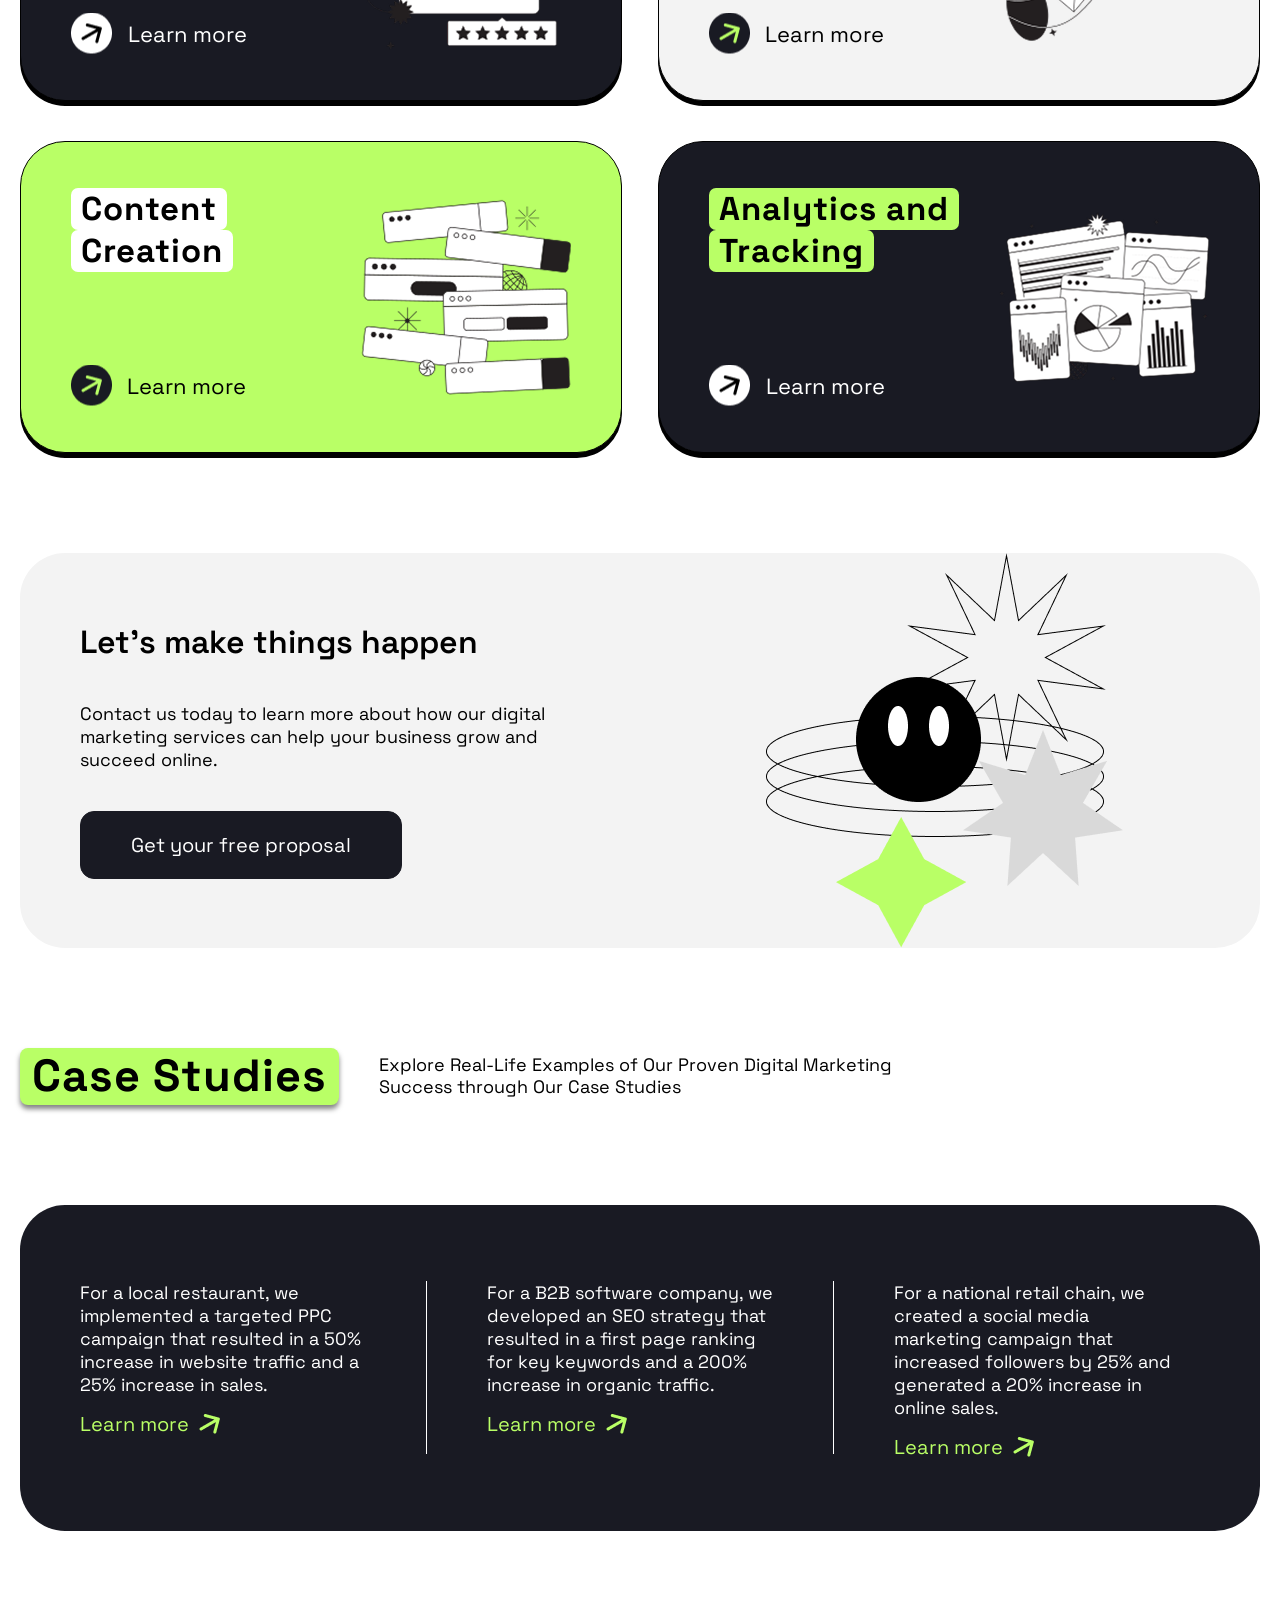
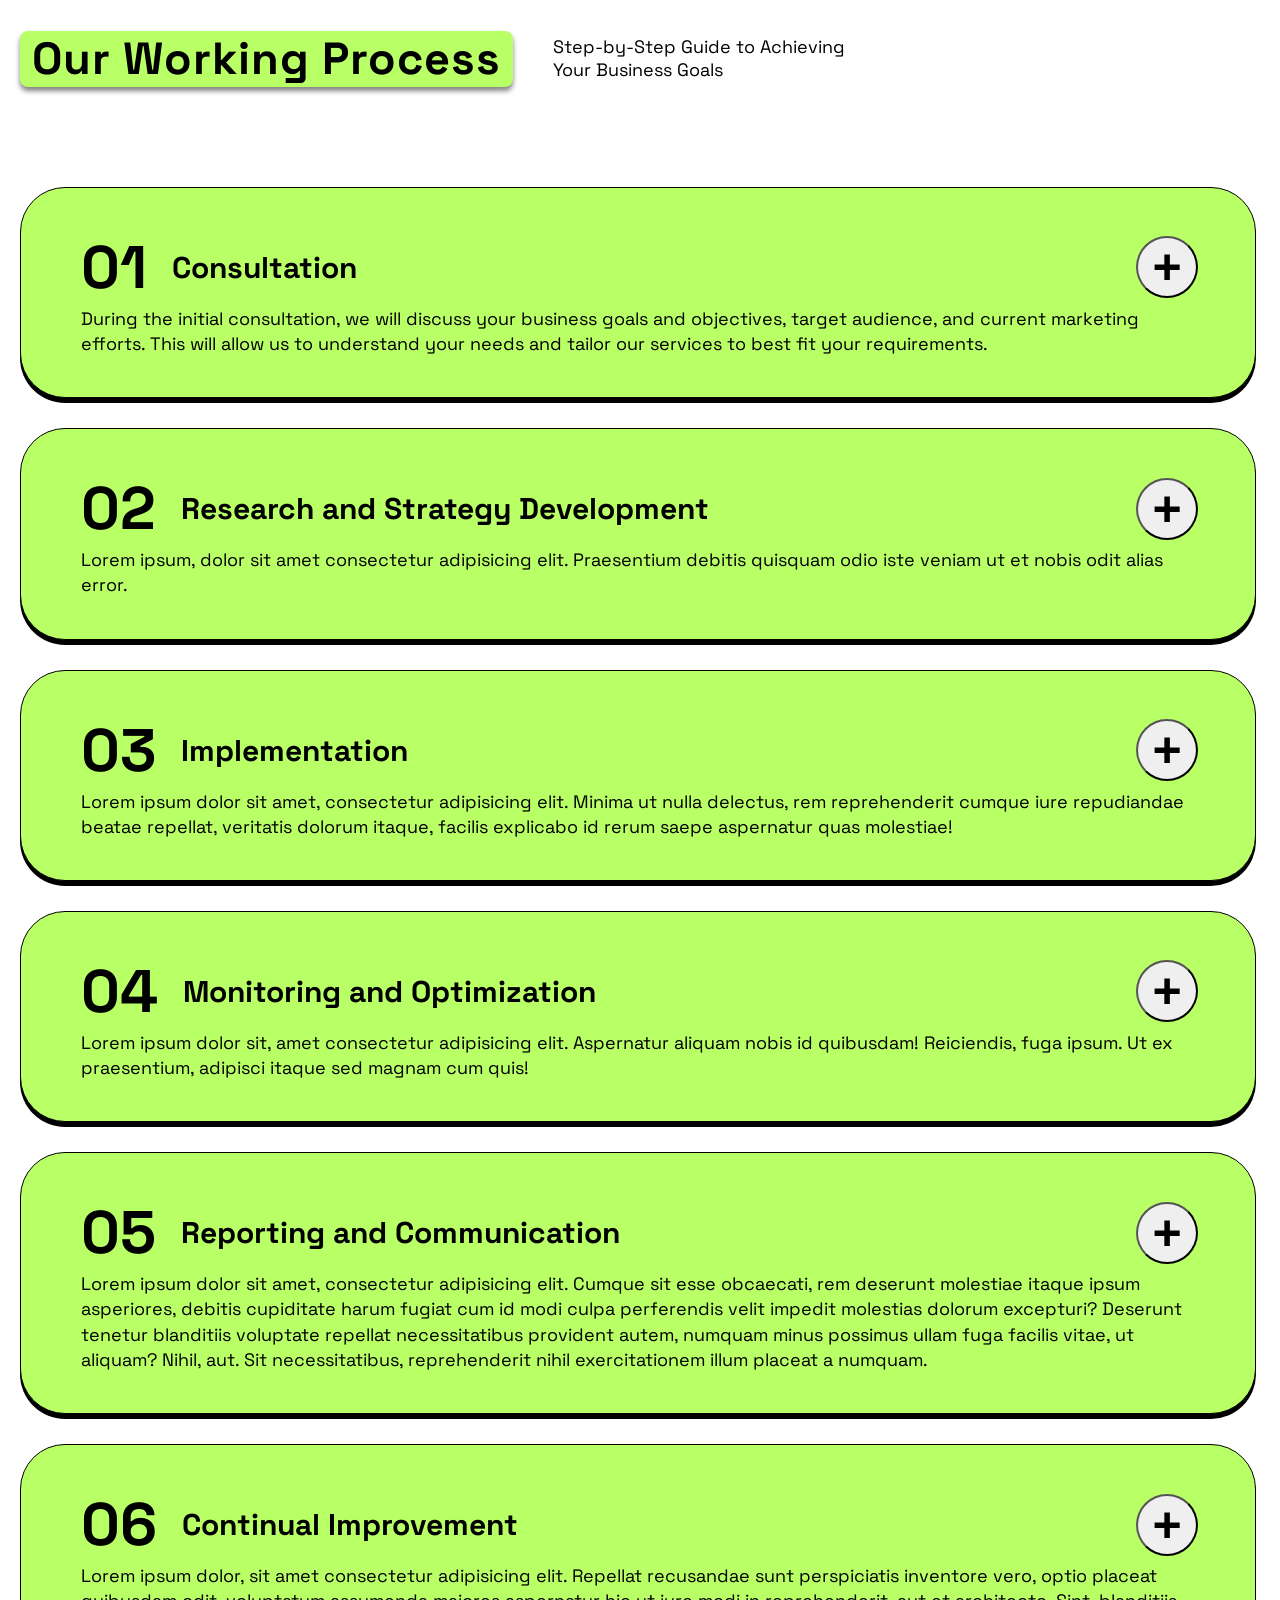
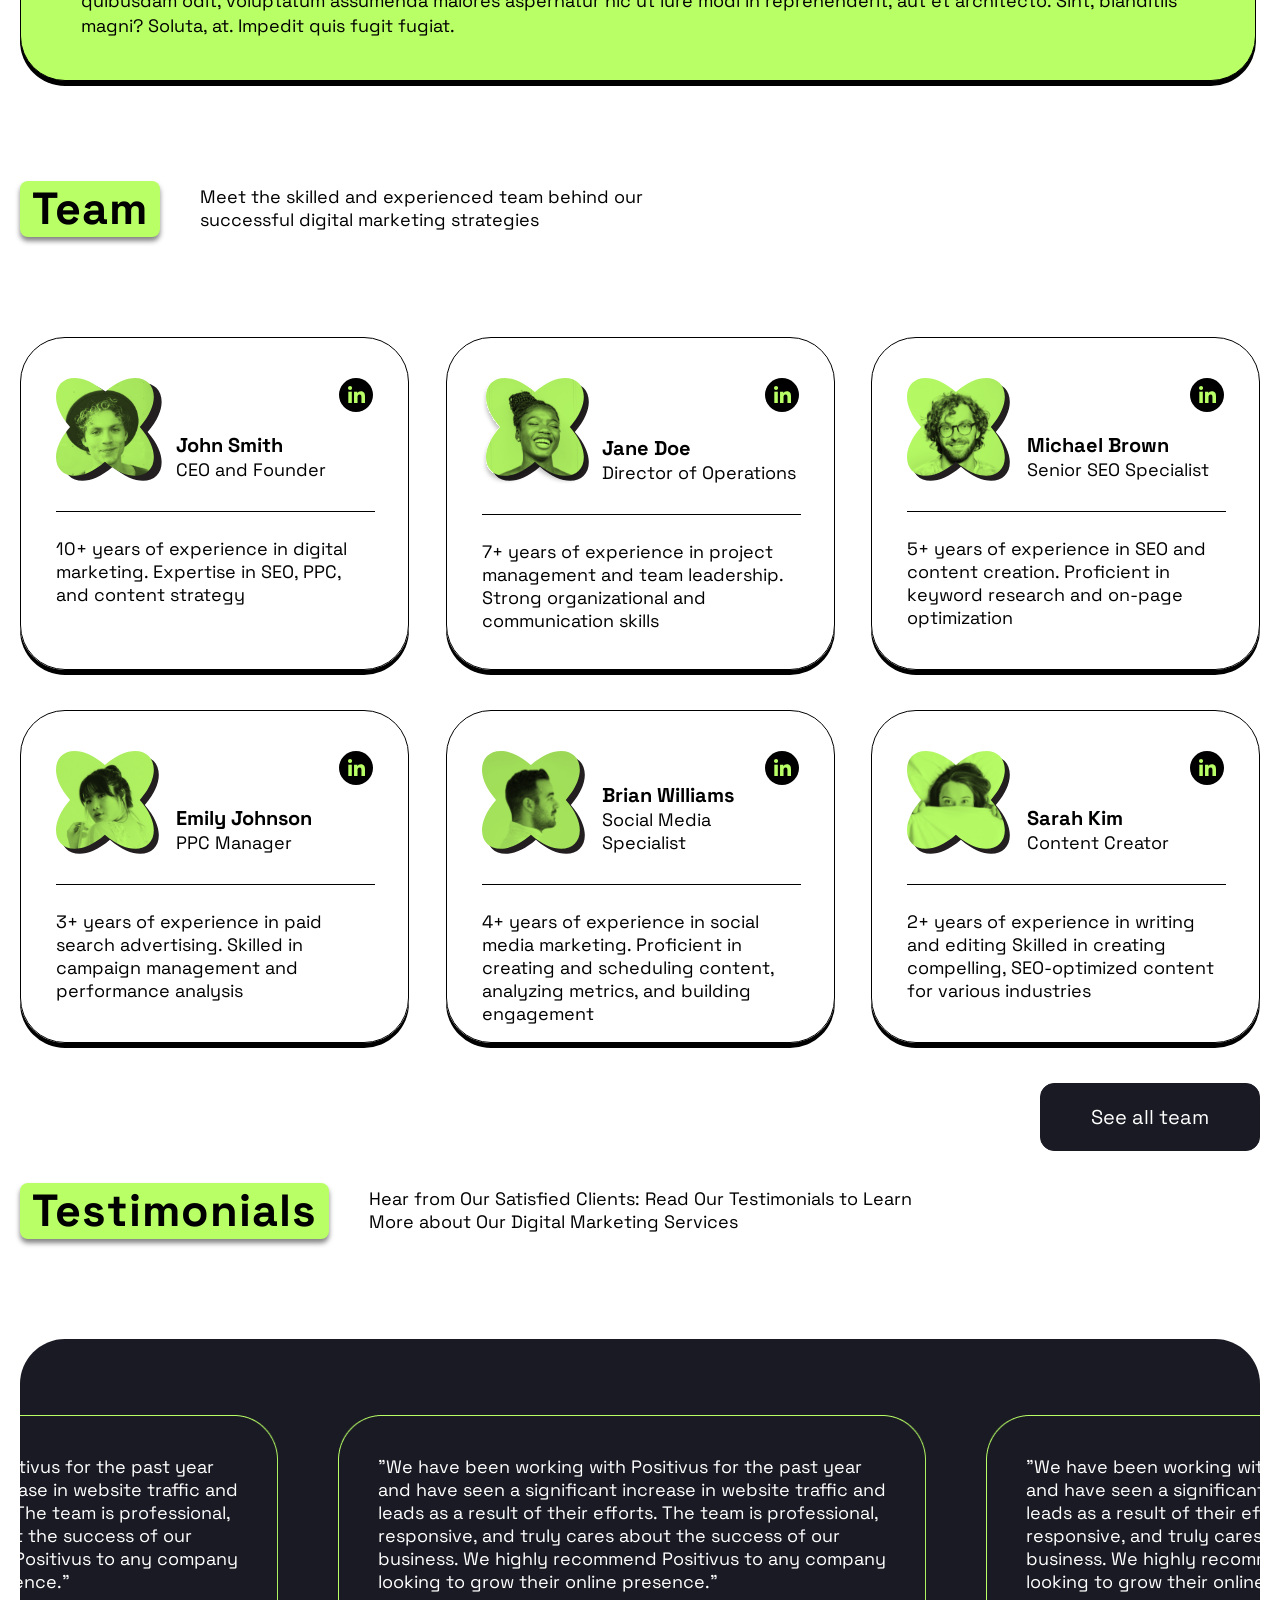
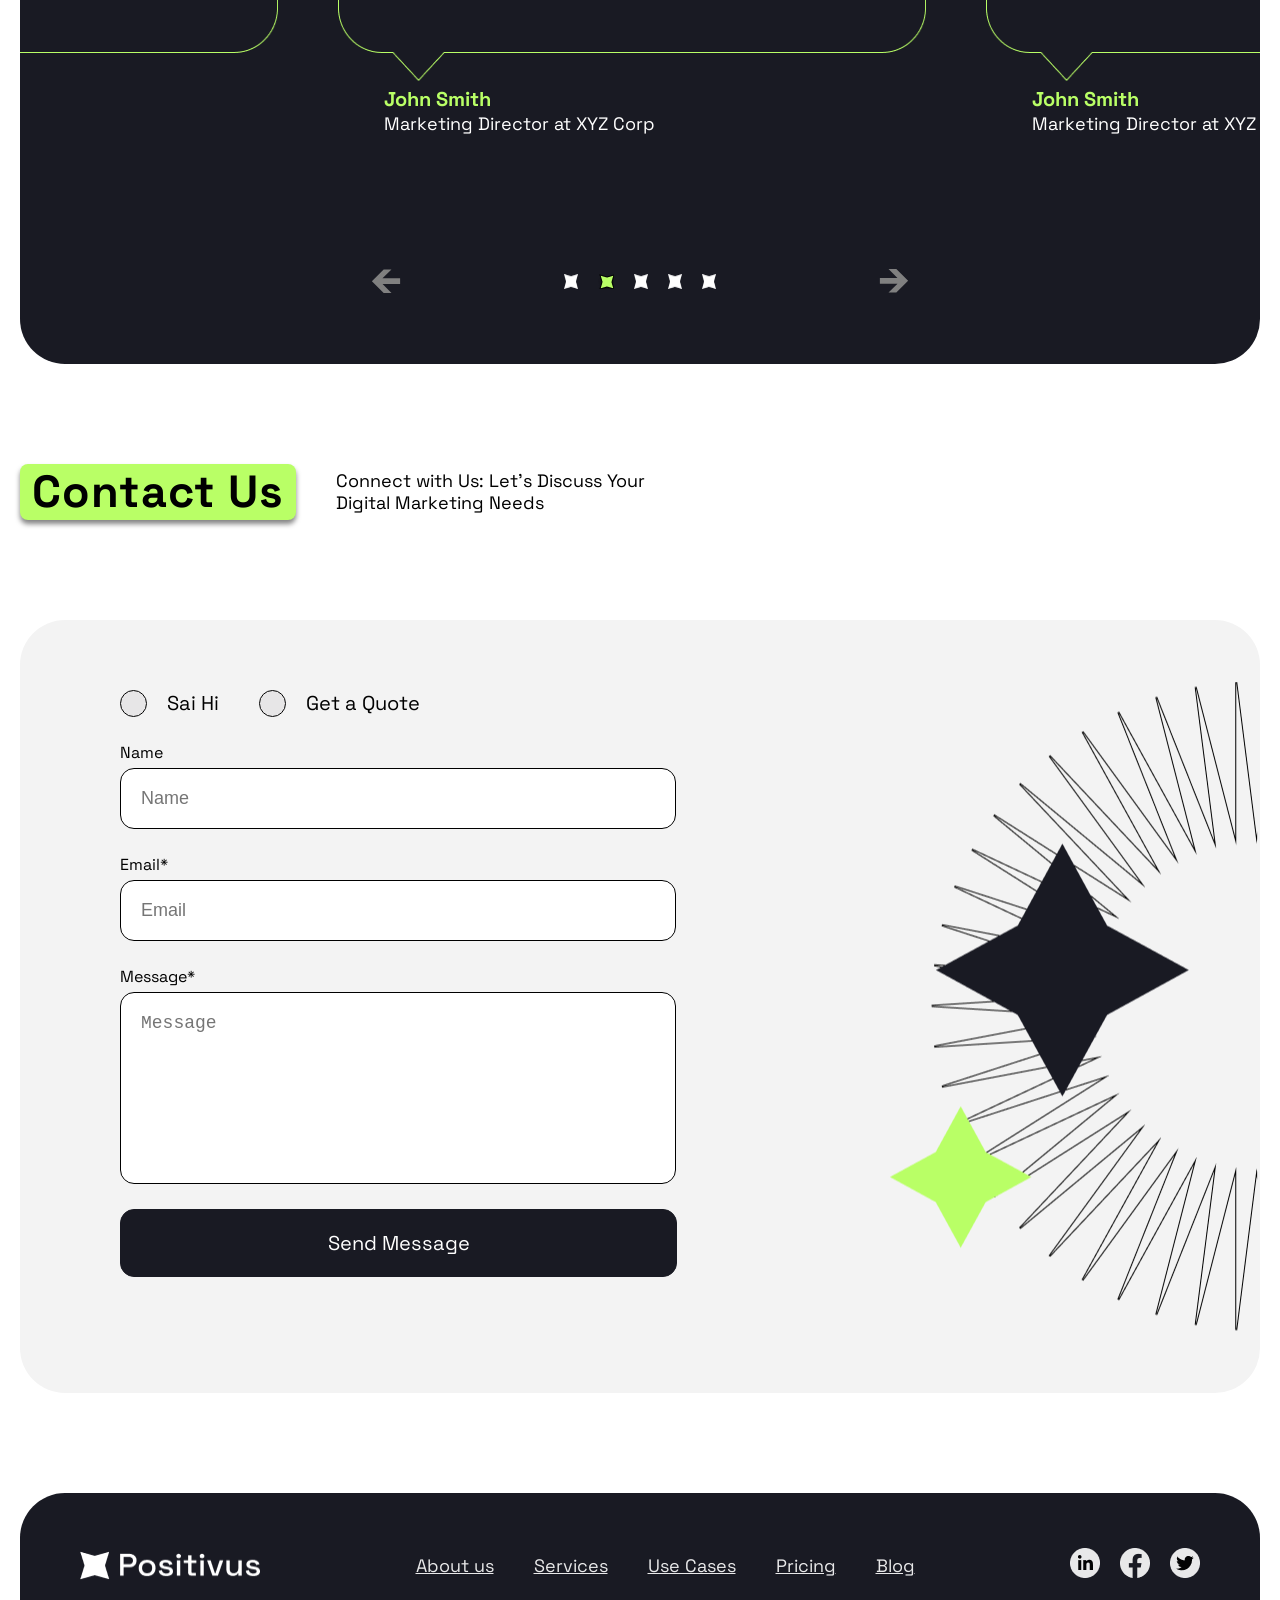
==== commit e3c1a77f: "Update index.html" ====
--- a/index.html
+++ b/index.html
@@ -166,21 +166,21 @@
                     <p>For a local restaurant, we implemented a targeted PPC campaign that resulted in a 50% increase in website traffic and a 25% increase in sales.</p>
                     <nav>
                         <a>Learn more</a>
-                        <img src="images/Icon.png">
+                        <img src="Images/Icon.png">
                     </nav>
                 </div>
                 <div>
                     <p>For a B2B software company, we developed an SEO strategy that resulted in a first page ranking for key keywords and a 200% increase in organic traffic.</p>
                     <nav>
                         <a>Learn more</a>
-                        <img src="images/Icon.png">
+                        <img src="Images/Icon.png">
                     </nav>
                 </div>
                 <div style="border: none">
                     <p>For a national retail chain, we created a social media marketing campaign that increased followers by 25% and generated a 20% increase in online sales.</p>
                     <nav>
                         <a>Learn more</a>
-                        <img src="images/Icon.png">
+                        <img src="Images/Icon.png">
                     </nav>
                 </div>
             </div>
